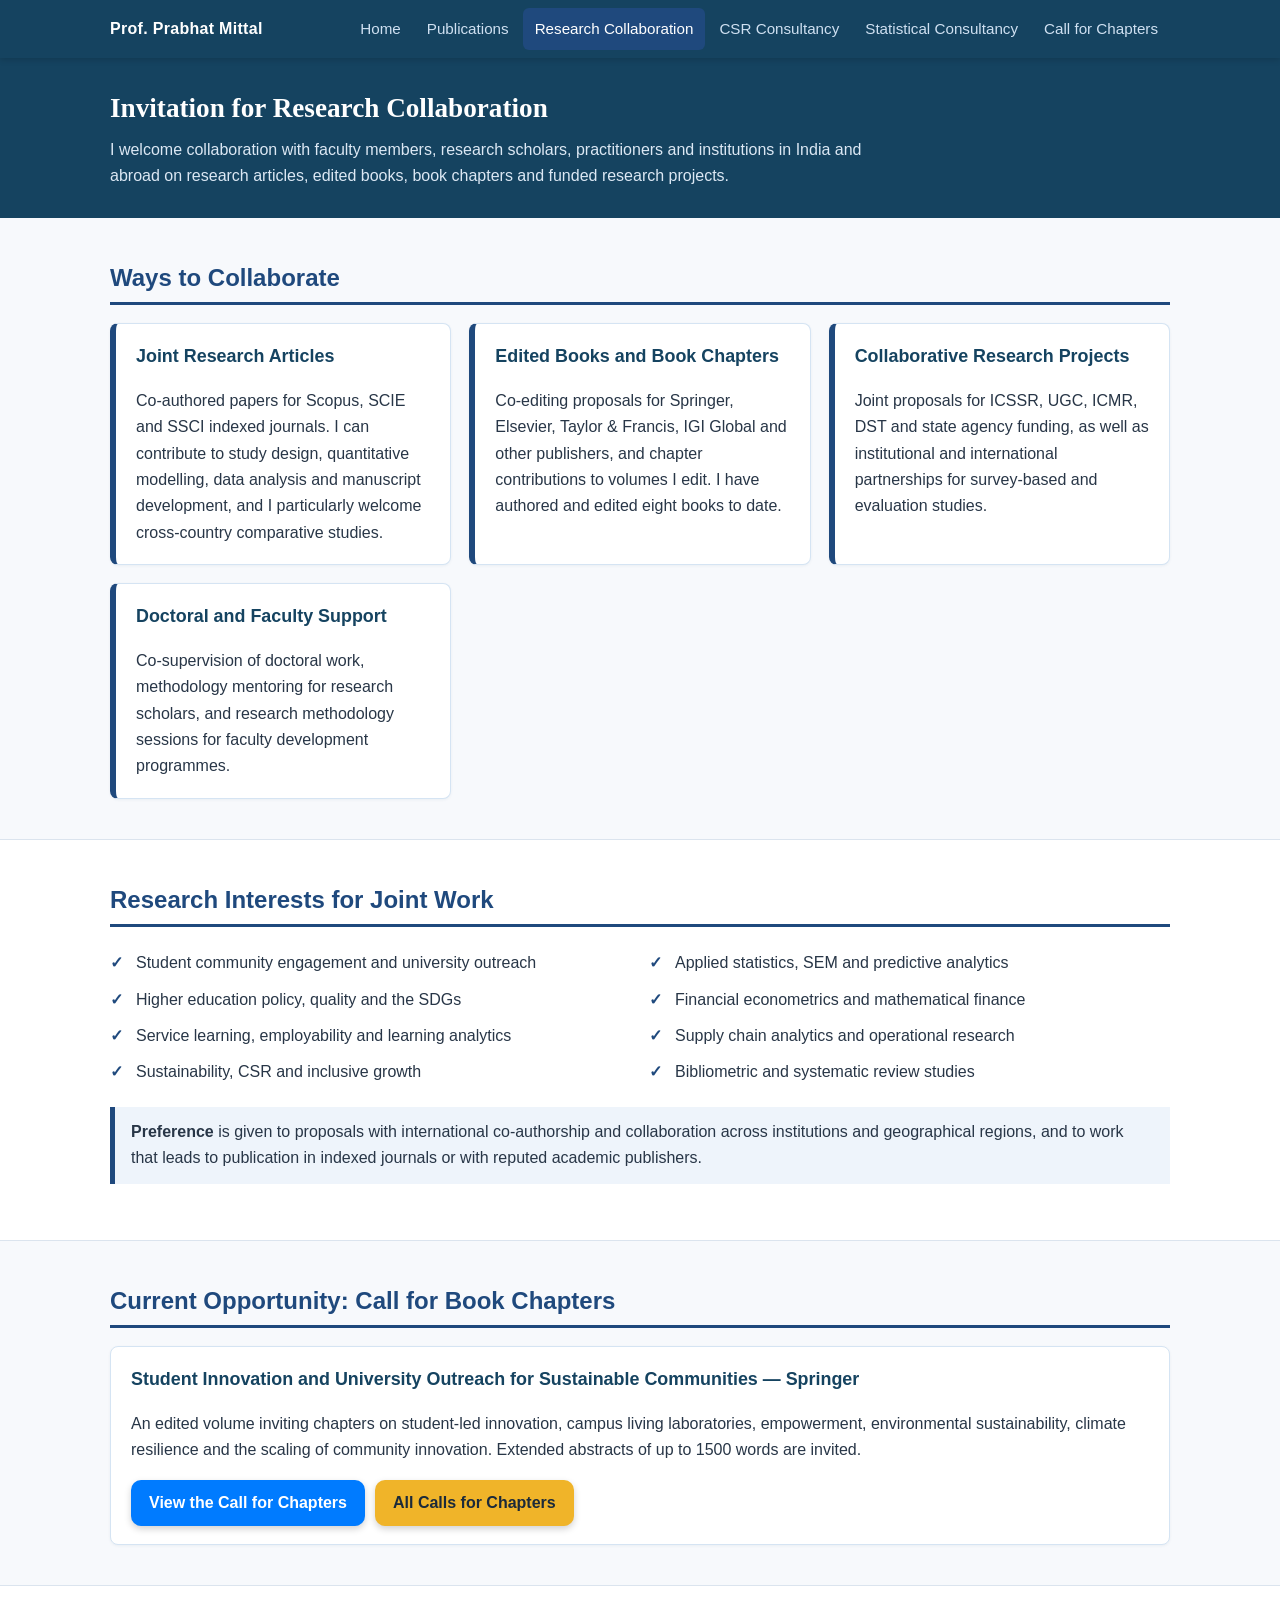
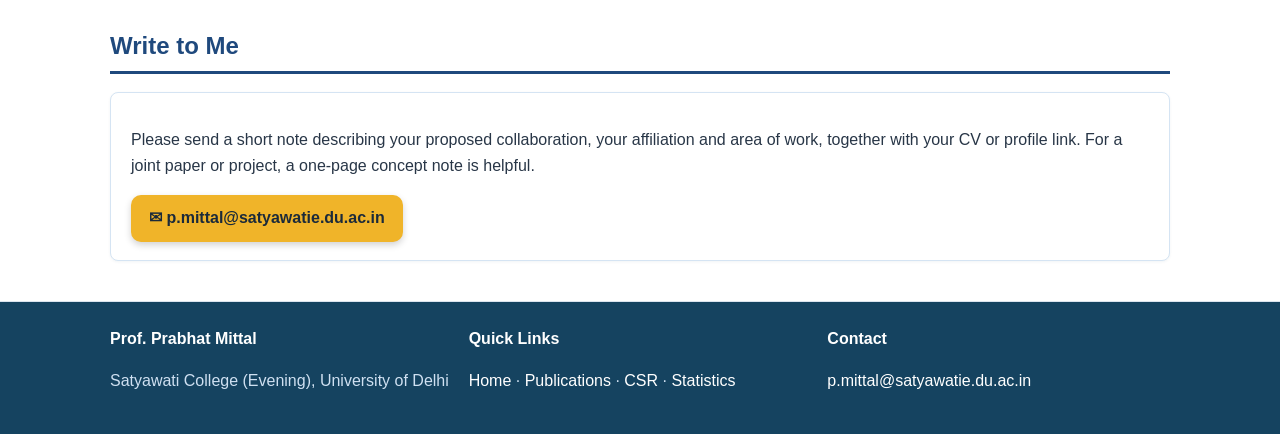
==== collaborate.html @ b688bf13 "Add files via upload" ====
<!DOCTYPE html>
<html lang="en">
<head>
<meta charset="UTF-8" />
<meta name="viewport" content="width=device-width, initial-scale=1" />
<title>Research Collaboration | Prof. Prabhat Mittal</title>
<meta name="description" content="Invitation for research collaboration: joint articles, edited books, book chapters and collaborative research projects with Prof. Prabhat Mittal, University of Delhi." />
<link rel="stylesheet" href="assets/css/style.css" />
</head>
<body>

<header class="topbar">
  <div class="wrap">
    <a class="brand" href="index.html">Prof. Prabhat Mittal</a>
    <nav>
      <ul>
        <li><a href="index.html">Home</a></li>
        <li><a href="publications.html">Publications</a></li>
        <li><a class="active" href="collaborate.html">Research Collaboration</a></li>
        <li><a href="csr-consultancy.html">CSR Consultancy</a></li>
        <li><a href="statistical-consultancy.html">Statistical Consultancy</a></li>
        <li><a href="call-for-book-chapters/">Call for Chapters</a></li>
      </ul>
    </nav>
  </div>
</header>

<div class="page-head">
  <div class="wrap">
    <h1>Invitation for Research Collaboration</h1>
    <p>I welcome collaboration with faculty members, research scholars, practitioners and institutions in India and abroad on research articles, edited books, book chapters and funded research projects.</p>
  </div>
</div>

<section class="block">
  <div class="wrap">
    <h2>Ways to Collaborate</h2>
    <div class="grid grid-2">

      <div class="card accent">
        <h3>Joint Research Articles</h3>
        <p>Co-authored papers for Scopus, SCIE and SSCI indexed journals. I can contribute to study design, quantitative modelling, data analysis and manuscript development, and I particularly welcome cross-country comparative studies.</p>
      </div>

      <div class="card accent">
        <h3>Edited Books and Book Chapters</h3>
        <p>Co-editing proposals for Springer, Elsevier, Taylor &amp; Francis, IGI Global and other publishers, and chapter contributions to volumes I edit. I have authored and edited eight books to date.</p>
      </div>

      <div class="card accent">
        <h3>Collaborative Research Projects</h3>
        <p>Joint proposals for ICSSR, UGC, ICMR, DST and state agency funding, as well as institutional and international partnerships for survey-based and evaluation studies.</p>
      </div>

      <div class="card accent">
        <h3>Doctoral and Faculty Support</h3>
        <p>Co-supervision of doctoral work, methodology mentoring for research scholars, and research methodology sessions for faculty development programmes.</p>
      </div>

    </div>
  </div>
</section>

<section class="block alt">
  <div class="wrap">
    <h2>Research Interests for Joint Work</h2>
    <div class="grid grid-2">
      <div>
        <ul class="checks">
          <li>Student community engagement and university outreach</li>
          <li>Higher education policy, quality and the SDGs</li>
          <li>Service learning, employability and learning analytics</li>
          <li>Sustainability, CSR and inclusive growth</li>
        </ul>
      </div>
      <div>
        <ul class="checks">
          <li>Applied statistics, SEM and predictive analytics</li>
          <li>Financial econometrics and mathematical finance</li>
          <li>Supply chain analytics and operational research</li>
          <li>Bibliometric and systematic review studies</li>
        </ul>
      </div>
    </div>

    <div class="highlight">
      <strong>Preference</strong> is given to proposals with international co-authorship and collaboration across institutions and geographical regions, and to work that leads to publication in indexed journals or with reputed academic publishers.
    </div>
  </div>
</section>

<section class="block">
  <div class="wrap">
    <h2>Current Opportunity: Call for Book Chapters</h2>
    <div class="card">
      <h3>Student Innovation and University Outreach for Sustainable Communities &mdash; Springer</h3>
      <p>An edited volume inviting chapters on student-led innovation, campus living laboratories, empowerment, environmental sustainability, climate resilience and the scaling of community innovation. Extended abstracts of up to 1500 words are invited.</p>
      <div class="btn-row">
        <a class="btn" href="call-for-book-chapters/student-innovation/">View the Call for Chapters</a>
        <a class="btn gold" href="call-for-book-chapters/">All Calls for Chapters</a>
      </div>
    </div>
  </div>
</section>

<section class="block alt">
  <div class="wrap">
    <h2>Write to Me</h2>
    <div class="card">
      <p>Please send a short note describing your proposed collaboration, your affiliation and area of work, together with your CV or profile link. For a joint paper or project, a one-page concept note is helpful.</p>
      <p class="btn-row"><a class="btn gold" href="mailto:p.mittal@satyawatie.du.ac.in?subject=Research%20Collaboration%20Proposal">&#9993; p.mittal@satyawatie.du.ac.in</a></p>
    </div>
  </div>
</section>

<footer class="site-footer">
  <div class="wrap cols">
    <div>
      <h4>Prof. Prabhat Mittal</h4>
      <p>Satyawati College (Evening), University of Delhi</p>
    </div>
    <div>
      <h4>Quick Links</h4>
      <p><a href="index.html">Home</a> &middot; <a href="publications.html">Publications</a> &middot; <a href="csr-consultancy.html">CSR</a> &middot; <a href="statistical-consultancy.html">Statistics</a></p>
    </div>
    <div>
      <h4>Contact</h4>
      <p><a href="mailto:p.mittal@satyawatie.du.ac.in">p.mittal@satyawatie.du.ac.in</a></p>
    </div>
  </div>
</footer>

</body>
</html>
---- assets/css/style.css ----
/* ==========================================================
   Prof. Prabhat Mittal — academic profile site
   Blue theme, matching the Call for Book Chapters site.
   ========================================================== */

:root {
  --navy: #154360;
  --blue: #1f497d;
  --blue-light: #d5e4f3;
  --blue-pale: #eef4fb;
  --ground: #f7f9fc;
  --ink: #283647;
  --muted: #5d6b7a;
  --gold: #f0b429;
  --button: #007bff;
  --button-hover: #00008b;
  --line: #dbe4ee;
}

* { box-sizing: border-box; }
html { scroll-behavior: smooth; scroll-padding-top: 70px; }

body {
  margin: 0;
  font-family: 'Segoe UI', Tahoma, Geneva, Verdana, sans-serif;
  background: var(--ground);
  color: var(--ink);
  line-height: 1.65;
}

a { color: var(--blue); text-decoration: none; }
a:hover { text-decoration: underline; }
img { max-width: 100%; }
p, li { font-size: 1rem; }

.wrap { max-width: 1100px; margin: 0 auto; padding: 0 20px; }

/* ---------- Top bar ---------- */
.topbar { position: sticky; top: 0; z-index: 40; background: var(--navy); box-shadow: 0 2px 6px rgba(0,0,0,.15); }
.topbar .wrap { display: flex; align-items: center; justify-content: space-between; gap: 12px; min-height: 58px; flex-wrap: wrap; }
.topbar .brand { color: #fff; font-weight: 700; letter-spacing: .3px; }
.topbar .brand:hover { text-decoration: none; }
.topbar nav ul { list-style: none; display: flex; flex-wrap: wrap; gap: 2px; margin: 0; padding: 0; }
.topbar nav a { display: block; padding: 8px 12px; color: #cfe0f1; border-radius: 6px; font-size: .95rem; }
.topbar nav a:hover { background: rgba(255,255,255,.12); color: #fff; text-decoration: none; }
.topbar nav a.active { background: var(--blue); color: #fff; }

/* ---------- Hero ---------- */
.hero { background: linear-gradient(135deg, #154360 0%, #1f497d 100%); color: #fff; padding: 42px 0; }
.hero .wrap { display: flex; gap: 30px; align-items: center; flex-wrap: wrap; }
.hero img.portrait {
  width: 170px; height: 200px; object-fit: cover; object-position: top center;
  border: 4px solid rgba(255,255,255,.35); border-radius: 10px; background: #fff; flex: 0 0 auto;
}
.hero h1 { margin: 0 0 6px; font-size: 2rem; font-family: Georgia, 'Times New Roman', serif; }
.hero .role { margin: 0 0 10px; font-size: 1.05rem; color: #dce8f4; }
.hero .tagline { margin: 0 0 14px; color: #cfe0f1; max-width: 640px; }
.hero .hero-text { flex: 1 1 420px; }

.idlinks { display: flex; flex-wrap: wrap; gap: 8px; margin-top: 10px; }
.idlinks a {
  background: rgba(255,255,255,.14); border: 1px solid rgba(255,255,255,.3);
  color: #fff; padding: 4px 12px; border-radius: 999px; font-size: .86rem;
}
.idlinks a:hover { background: rgba(255,255,255,.26); text-decoration: none; }

/* ---------- Page header (inner pages) ---------- */
.page-head { background: var(--navy); color: #fff; padding: 28px 0; }
.page-head h1 { margin: 0 0 6px; font-size: 1.7rem; font-family: Georgia, 'Times New Roman', serif; }
.page-head p { margin: 0; color: #dce8f4; max-width: 760px; }

/* ---------- Sections ---------- */
section.block { padding: 40px 0; }
section.block.alt { background: #fff; border-top: 1px solid var(--line); border-bottom: 1px solid var(--line); }
h2 { color: var(--blue); border-bottom: 3px solid var(--blue); padding-bottom: 5px; font-size: 1.5rem; margin: 0 0 18px; }
h3 { color: var(--navy); font-size: 1.12rem; margin: 0 0 8px; }

.grid { display: grid; gap: 18px; }
.grid-2 { grid-template-columns: repeat(auto-fit, minmax(290px, 1fr)); }
.grid-3 { grid-template-columns: repeat(auto-fit, minmax(250px, 1fr)); }

.card {
  background: #fff; border: 1px solid var(--blue-light); border-radius: 8px;
  padding: 18px 20px; box-shadow: 0 1px 3px rgba(21,67,96,.06);
}
.card.accent { border-left: 6px solid var(--blue); }
.card p:last-child { margin-bottom: 0; }

.highlight { background: var(--blue-pale); border-left: 5px solid var(--blue); padding: 12px 16px; margin: 16px 0; }
.note { color: var(--muted); font-size: .93rem; }

/* ---------- Buttons ---------- */
.btn {
  display: inline-block; background: var(--button); color: #fff; font-weight: bold;
  padding: 10px 18px; border-radius: 10px; box-shadow: 0 3px 7px rgba(0,0,0,.18);
  transition: background .25s ease, transform .2s ease;
}
.btn:hover { background: var(--button-hover); color: #fff; text-decoration: none; transform: scale(1.03); }
.btn.gold { background: var(--gold); color: #1b2a3a; }
.btn.gold:hover { background: #ffc94d; color: #1b2a3a; }
.btn.ghost { background: transparent; border: 2px solid #fff; box-shadow: none; }
.btn.ghost:hover { background: rgba(255,255,255,.15); }
.btn-row { display: flex; flex-wrap: wrap; gap: 10px; margin-top: 14px; }

/* ---------- Lists ---------- */
ul.checks { list-style: none; padding: 0; margin: 0; }
ul.checks li { position: relative; padding: 5px 0 5px 26px; }
ul.checks li::before { content: "\2713"; position: absolute; left: 0; top: 5px; color: var(--blue); font-weight: bold; }

ul.refs { list-style: none; padding-left: 0; margin: 0; }
ul.refs li { padding-left: 2em; text-indent: -2em; margin-bottom: 10px; }
ul.refs a { word-break: break-word; }

/* ---------- Timeline (projects) ---------- */
.project { border-left: 4px solid var(--blue-light); padding: 0 0 18px 18px; position: relative; }
.project::before {
  content: ""; position: absolute; left: -9px; top: 6px; width: 14px; height: 14px;
  background: var(--blue); border-radius: 50%; border: 3px solid #fff;
}
.project .years { font-weight: bold; color: var(--blue); font-size: .9rem; letter-spacing: .5px; }
.project h3 { margin: 2px 0 4px; font-size: 1.05rem; }
.project p { margin: 0; color: var(--muted); font-size: .95rem; }

/* ---------- Stats ---------- */
.stats { display: grid; grid-template-columns: repeat(auto-fit, minmax(150px, 1fr)); gap: 14px; }
.stat { background: #fff; border: 1px solid var(--blue-light); border-radius: 8px; padding: 14px; text-align: center; }
.stat .num { display: block; font-size: 1.7rem; font-weight: bold; color: var(--blue); }
.stat .lbl { font-size: .9rem; color: var(--muted); }

/* ---------- Tables ---------- */
.table-scroll { overflow-x: auto; }
table { width: 100%; border-collapse: collapse; background: #fff; }
th, td { border: 1px solid var(--blue-light); padding: 9px 12px; text-align: left; font-size: .97rem; }
th { background: var(--blue-light); color: var(--navy); }

/* ---------- Footer ---------- */
footer.site-footer { background: var(--navy); color: #cfe0f1; padding: 24px 0; font-size: .93rem; }
footer.site-footer a { color: #fff; }
footer.site-footer .cols { display: grid; grid-template-columns: repeat(auto-fit, minmax(230px, 1fr)); gap: 16px; }
footer.site-footer h4 { margin: 0 0 6px; color: #fff; font-size: 1rem; }

/* ---------- Mobile ---------- */
@media (max-width: 820px) {
  .topbar .wrap { min-height: 0; padding-top: 8px; padding-bottom: 8px; }
  .topbar nav ul { gap: 0; }
  .hero { padding: 28px 0; }
  .hero img.portrait { width: 130px; height: 155px; }
  .hero h1 { font-size: 1.5rem; }
}
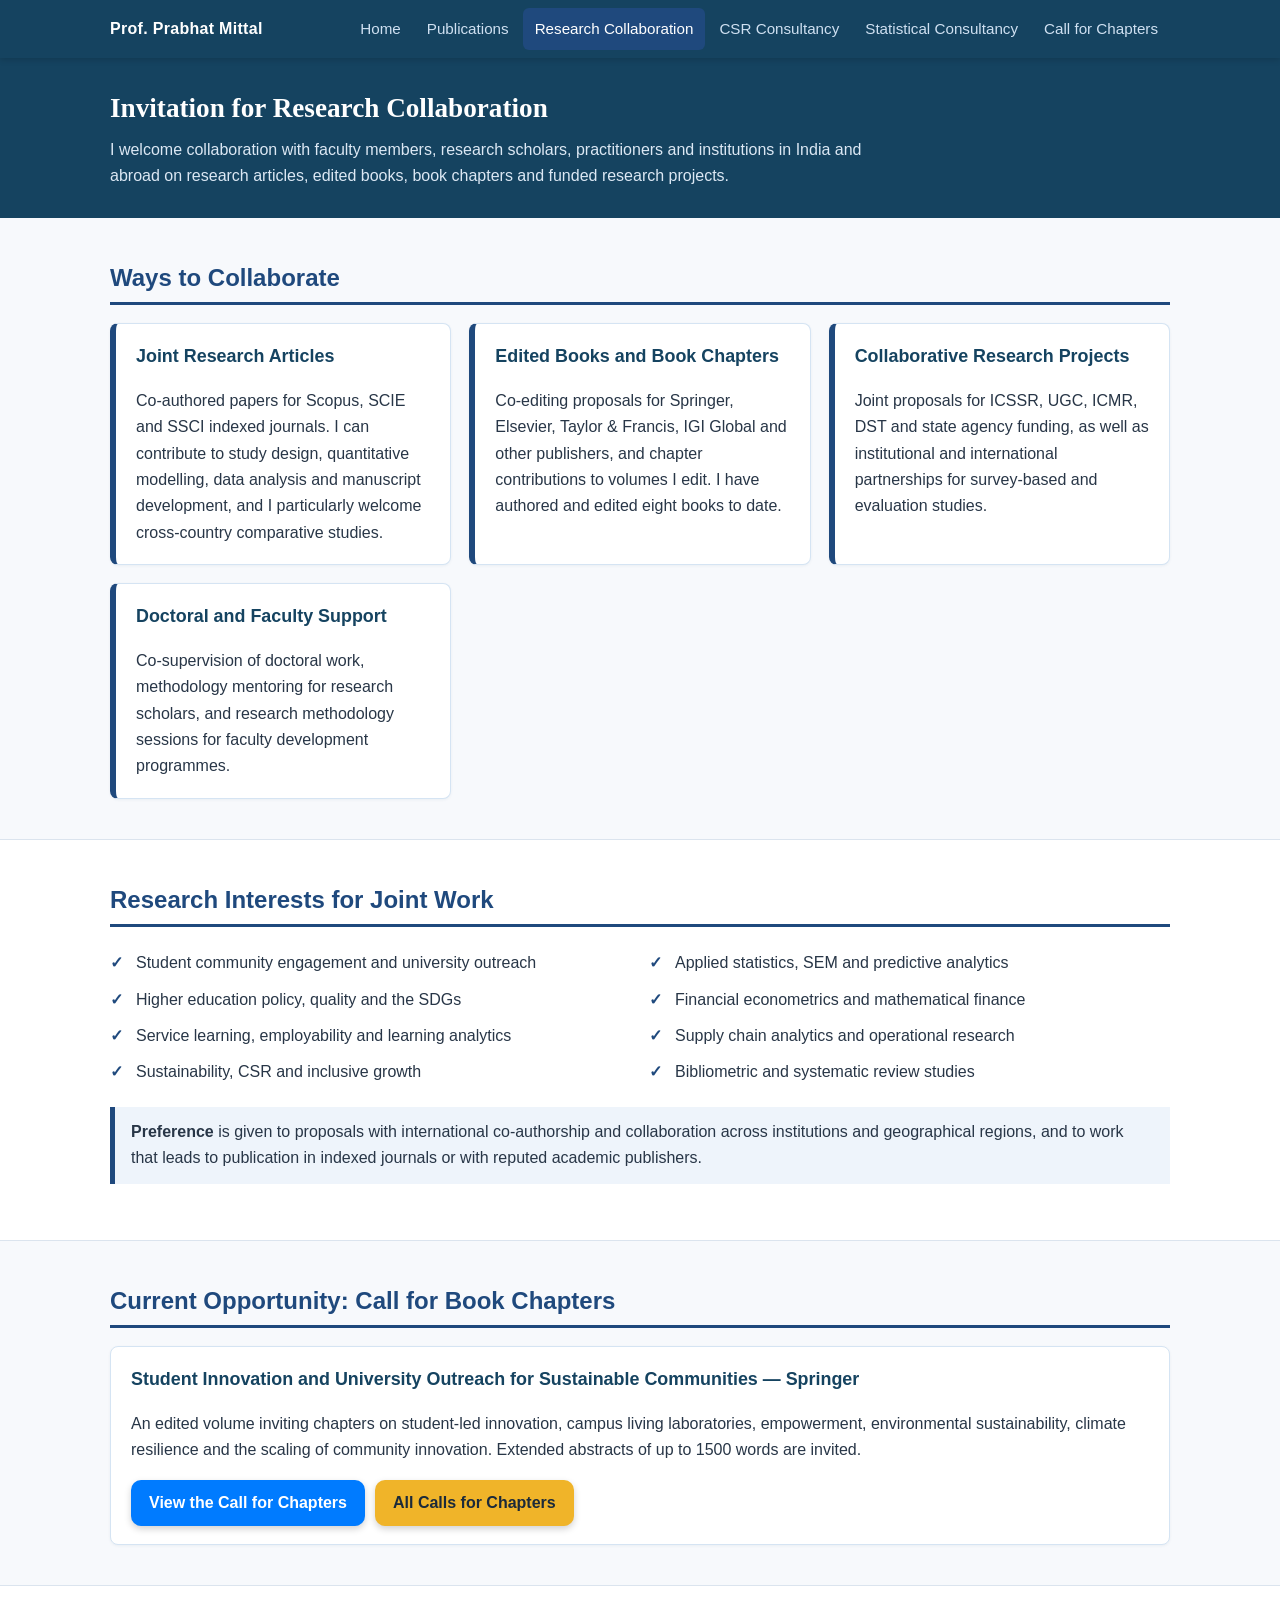
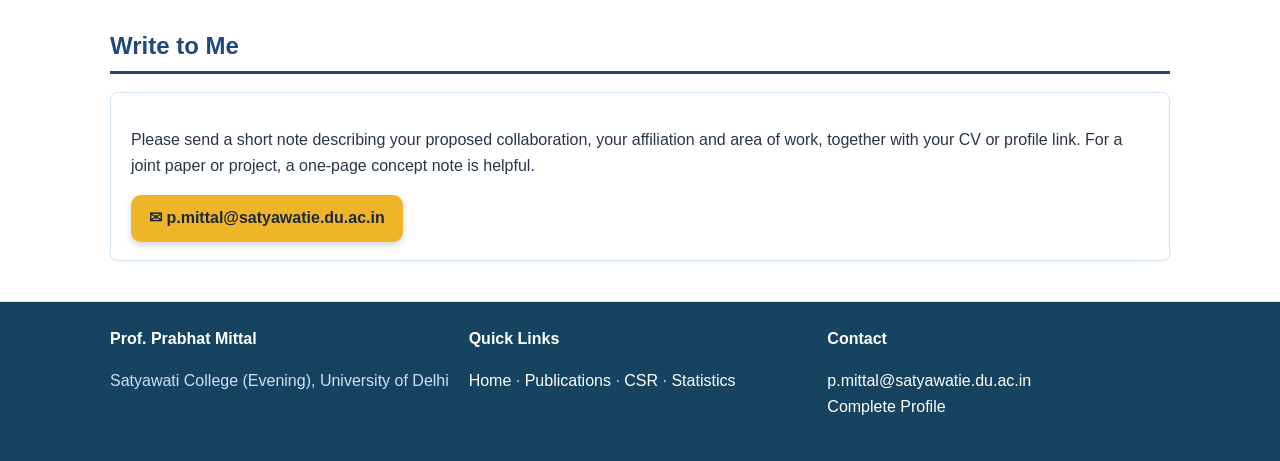
==== commit 44ad7245: "Add files via upload" ====
--- a/collaborate.html
+++ b/collaborate.html
@@ -1,134 +1,135 @@
-<!DOCTYPE html>
-<html lang="en">
-<head>
-<meta charset="UTF-8" />
-<meta name="viewport" content="width=device-width, initial-scale=1" />
-<title>Research Collaboration | Prof. Prabhat Mittal</title>
-<meta name="description" content="Invitation for research collaboration: joint articles, edited books, book chapters and collaborative research projects with Prof. Prabhat Mittal, University of Delhi." />
-<link rel="stylesheet" href="assets/css/style.css" />
-</head>
-<body>
-
-<header class="topbar">
-  <div class="wrap">
-    <a class="brand" href="index.html">Prof. Prabhat Mittal</a>
-    <nav>
-      <ul>
-        <li><a href="index.html">Home</a></li>
-        <li><a href="publications.html">Publications</a></li>
-        <li><a class="active" href="collaborate.html">Research Collaboration</a></li>
-        <li><a href="csr-consultancy.html">CSR Consultancy</a></li>
-        <li><a href="statistical-consultancy.html">Statistical Consultancy</a></li>
-        <li><a href="call-for-book-chapters/">Call for Chapters</a></li>
-      </ul>
-    </nav>
-  </div>
-</header>
-
-<div class="page-head">
-  <div class="wrap">
-    <h1>Invitation for Research Collaboration</h1>
-    <p>I welcome collaboration with faculty members, research scholars, practitioners and institutions in India and abroad on research articles, edited books, book chapters and funded research projects.</p>
-  </div>
-</div>
-
-<section class="block">
-  <div class="wrap">
-    <h2>Ways to Collaborate</h2>
-    <div class="grid grid-2">
-
-      <div class="card accent">
-        <h3>Joint Research Articles</h3>
-        <p>Co-authored papers for Scopus, SCIE and SSCI indexed journals. I can contribute to study design, quantitative modelling, data analysis and manuscript development, and I particularly welcome cross-country comparative studies.</p>
-      </div>
-
-      <div class="card accent">
-        <h3>Edited Books and Book Chapters</h3>
-        <p>Co-editing proposals for Springer, Elsevier, Taylor &amp; Francis, IGI Global and other publishers, and chapter contributions to volumes I edit. I have authored and edited eight books to date.</p>
-      </div>
-
-      <div class="card accent">
-        <h3>Collaborative Research Projects</h3>
-        <p>Joint proposals for ICSSR, UGC, ICMR, DST and state agency funding, as well as institutional and international partnerships for survey-based and evaluation studies.</p>
-      </div>
-
-      <div class="card accent">
-        <h3>Doctoral and Faculty Support</h3>
-        <p>Co-supervision of doctoral work, methodology mentoring for research scholars, and research methodology sessions for faculty development programmes.</p>
-      </div>
-
-    </div>
-  </div>
-</section>
-
-<section class="block alt">
-  <div class="wrap">
-    <h2>Research Interests for Joint Work</h2>
-    <div class="grid grid-2">
-      <div>
-        <ul class="checks">
-          <li>Student community engagement and university outreach</li>
-          <li>Higher education policy, quality and the SDGs</li>
-          <li>Service learning, employability and learning analytics</li>
-          <li>Sustainability, CSR and inclusive growth</li>
-        </ul>
-      </div>
-      <div>
-        <ul class="checks">
-          <li>Applied statistics, SEM and predictive analytics</li>
-          <li>Financial econometrics and mathematical finance</li>
-          <li>Supply chain analytics and operational research</li>
-          <li>Bibliometric and systematic review studies</li>
-        </ul>
-      </div>
-    </div>
-
-    <div class="highlight">
-      <strong>Preference</strong> is given to proposals with international co-authorship and collaboration across institutions and geographical regions, and to work that leads to publication in indexed journals or with reputed academic publishers.
-    </div>
-  </div>
-</section>
-
-<section class="block">
-  <div class="wrap">
-    <h2>Current Opportunity: Call for Book Chapters</h2>
-    <div class="card">
-      <h3>Student Innovation and University Outreach for Sustainable Communities &mdash; Springer</h3>
-      <p>An edited volume inviting chapters on student-led innovation, campus living laboratories, empowerment, environmental sustainability, climate resilience and the scaling of community innovation. Extended abstracts of up to 1500 words are invited.</p>
-      <div class="btn-row">
-        <a class="btn" href="call-for-book-chapters/student-innovation/">View the Call for Chapters</a>
-        <a class="btn gold" href="call-for-book-chapters/">All Calls for Chapters</a>
-      </div>
-    </div>
-  </div>
-</section>
-
-<section class="block alt">
-  <div class="wrap">
-    <h2>Write to Me</h2>
-    <div class="card">
-      <p>Please send a short note describing your proposed collaboration, your affiliation and area of work, together with your CV or profile link. For a joint paper or project, a one-page concept note is helpful.</p>
-      <p class="btn-row"><a class="btn gold" href="mailto:p.mittal@satyawatie.du.ac.in?subject=Research%20Collaboration%20Proposal">&#9993; p.mittal@satyawatie.du.ac.in</a></p>
-    </div>
-  </div>
-</section>
-
-<footer class="site-footer">
-  <div class="wrap cols">
-    <div>
-      <h4>Prof. Prabhat Mittal</h4>
-      <p>Satyawati College (Evening), University of Delhi</p>
-    </div>
-    <div>
-      <h4>Quick Links</h4>
-      <p><a href="index.html">Home</a> &middot; <a href="publications.html">Publications</a> &middot; <a href="csr-consultancy.html">CSR</a> &middot; <a href="statistical-consultancy.html">Statistics</a></p>
-    </div>
-    <div>
-      <h4>Contact</h4>
-      <p><a href="mailto:p.mittal@satyawatie.du.ac.in">p.mittal@satyawatie.du.ac.in</a></p>
-    </div>
-  </div>
-</footer>
-
-</body>
-</html>
+<!DOCTYPE html>
+<html lang="en">
+<head>
+<meta charset="UTF-8" />
+<meta name="viewport" content="width=device-width, initial-scale=1" />
+<title>Research Collaboration | Prof. Prabhat Mittal</title>
+<meta name="description" content="Invitation for research collaboration: joint articles, edited books, book chapters and collaborative research projects with Prof. Prabhat Mittal, University of Delhi." />
+<link rel="stylesheet" href="assets/css/style.css" />
+</head>
+<body>
+
+<header class="topbar">
+  <div class="wrap">
+    <a class="brand" href="index.html">Prof. Prabhat Mittal</a>
+    <nav>
+      <ul>
+        <li><a href="index.html">Home</a></li>
+        <li><a href="publications.html">Publications</a></li>
+        <li><a class="active" href="collaborate.html">Research Collaboration</a></li>
+        <li><a href="csr-consultancy.html">CSR Consultancy</a></li>
+        <li><a href="statistical-consultancy.html">Statistical Consultancy</a></li>
+        <li><a href="call-for-book-chapters/">Call for Chapters</a></li>
+      </ul>
+    </nav>
+  </div>
+</header>
+
+<div class="page-head">
+  <div class="wrap">
+    <h1>Invitation for Research Collaboration</h1>
+    <p>I welcome collaboration with faculty members, research scholars, practitioners and institutions in India and abroad on research articles, edited books, book chapters and funded research projects.</p>
+  </div>
+</div>
+
+<section class="block">
+  <div class="wrap">
+    <h2>Ways to Collaborate</h2>
+    <div class="grid grid-2">
+
+      <div class="card accent">
+        <h3>Joint Research Articles</h3>
+        <p>Co-authored papers for Scopus, SCIE and SSCI indexed journals. I can contribute to study design, quantitative modelling, data analysis and manuscript development, and I particularly welcome cross-country comparative studies.</p>
+      </div>
+
+      <div class="card accent">
+        <h3>Edited Books and Book Chapters</h3>
+        <p>Co-editing proposals for Springer, Elsevier, Taylor &amp; Francis, IGI Global and other publishers, and chapter contributions to volumes I edit. I have authored and edited eight books to date.</p>
+      </div>
+
+      <div class="card accent">
+        <h3>Collaborative Research Projects</h3>
+        <p>Joint proposals for ICSSR, UGC, ICMR, DST and state agency funding, as well as institutional and international partnerships for survey-based and evaluation studies.</p>
+      </div>
+
+      <div class="card accent">
+        <h3>Doctoral and Faculty Support</h3>
+        <p>Co-supervision of doctoral work, methodology mentoring for research scholars, and research methodology sessions for faculty development programmes.</p>
+      </div>
+
+    </div>
+  </div>
+</section>
+
+<section class="block alt">
+  <div class="wrap">
+    <h2>Research Interests for Joint Work</h2>
+    <div class="grid grid-2">
+      <div>
+        <ul class="checks">
+          <li>Student community engagement and university outreach</li>
+          <li>Higher education policy, quality and the SDGs</li>
+          <li>Service learning, employability and learning analytics</li>
+          <li>Sustainability, CSR and inclusive growth</li>
+        </ul>
+      </div>
+      <div>
+        <ul class="checks">
+          <li>Applied statistics, SEM and predictive analytics</li>
+          <li>Financial econometrics and mathematical finance</li>
+          <li>Supply chain analytics and operational research</li>
+          <li>Bibliometric and systematic review studies</li>
+        </ul>
+      </div>
+    </div>
+
+    <div class="highlight">
+      <strong>Preference</strong> is given to proposals with international co-authorship and collaboration across institutions and geographical regions, and to work that leads to publication in indexed journals or with reputed academic publishers.
+    </div>
+  </div>
+</section>
+
+<section class="block">
+  <div class="wrap">
+    <h2>Current Opportunity: Call for Book Chapters</h2>
+    <div class="card">
+      <h3>Student Innovation and University Outreach for Sustainable Communities &mdash; Springer</h3>
+      <p>An edited volume inviting chapters on student-led innovation, campus living laboratories, empowerment, environmental sustainability, climate resilience and the scaling of community innovation. Extended abstracts of up to 1500 words are invited.</p>
+      <div class="btn-row">
+        <a class="btn" href="call-for-book-chapters/student-innovation/">View the Call for Chapters</a>
+        <a class="btn gold" href="call-for-book-chapters/">All Calls for Chapters</a>
+      </div>
+    </div>
+  </div>
+</section>
+
+<section class="block alt">
+  <div class="wrap">
+    <h2>Write to Me</h2>
+    <div class="card">
+      <p>Please send a short note describing your proposed collaboration, your affiliation and area of work, together with your CV or profile link. For a joint paper or project, a one-page concept note is helpful.</p>
+      <p class="btn-row"><a class="btn gold" href="mailto:p.mittal@satyawatie.du.ac.in?subject=Research%20Collaboration%20Proposal">&#9993; p.mittal@satyawatie.du.ac.in</a></p>
+    </div>
+  </div>
+</section>
+
+<footer class="site-footer">
+  <div class="wrap cols">
+    <div>
+      <h4>Prof. Prabhat Mittal</h4>
+      <p>Satyawati College (Evening), University of Delhi</p>
+    </div>
+    <div>
+      <h4>Quick Links</h4>
+      <p><a href="index.html">Home</a> &middot; <a href="publications.html">Publications</a> &middot; <a href="csr-consultancy.html">CSR</a> &middot; <a href="statistical-consultancy.html">Statistics</a></p>
+    </div>
+    <div>
+      <h4>Contact</h4>
+      <p><a href="mailto:p.mittal@satyawatie.du.ac.in">p.mittal@satyawatie.du.ac.in</a><br />
+        <a href="assets/docs/Prabhat-Mittal-Complete-Profile.pdf" target="_blank" rel="noopener">Complete Profile</a></p>
+    </div>
+  </div>
+</footer>
+
+</body>
+</html>
--- a/assets/css/style.css
+++ b/assets/css/style.css
@@ -1,149 +1,159 @@
-/* ==========================================================
-   Prof. Prabhat Mittal — academic profile site
-   Blue theme, matching the Call for Book Chapters site.
-   ========================================================== */
-
-:root {
-  --navy: #154360;
-  --blue: #1f497d;
-  --blue-light: #d5e4f3;
-  --blue-pale: #eef4fb;
-  --ground: #f7f9fc;
-  --ink: #283647;
-  --muted: #5d6b7a;
-  --gold: #f0b429;
-  --button: #007bff;
-  --button-hover: #00008b;
-  --line: #dbe4ee;
-}
-
-* { box-sizing: border-box; }
-html { scroll-behavior: smooth; scroll-padding-top: 70px; }
-
-body {
-  margin: 0;
-  font-family: 'Segoe UI', Tahoma, Geneva, Verdana, sans-serif;
-  background: var(--ground);
-  color: var(--ink);
-  line-height: 1.65;
-}
-
-a { color: var(--blue); text-decoration: none; }
-a:hover { text-decoration: underline; }
-img { max-width: 100%; }
-p, li { font-size: 1rem; }
-
-.wrap { max-width: 1100px; margin: 0 auto; padding: 0 20px; }
-
-/* ---------- Top bar ---------- */
-.topbar { position: sticky; top: 0; z-index: 40; background: var(--navy); box-shadow: 0 2px 6px rgba(0,0,0,.15); }
-.topbar .wrap { display: flex; align-items: center; justify-content: space-between; gap: 12px; min-height: 58px; flex-wrap: wrap; }
-.topbar .brand { color: #fff; font-weight: 700; letter-spacing: .3px; }
-.topbar .brand:hover { text-decoration: none; }
-.topbar nav ul { list-style: none; display: flex; flex-wrap: wrap; gap: 2px; margin: 0; padding: 0; }
-.topbar nav a { display: block; padding: 8px 12px; color: #cfe0f1; border-radius: 6px; font-size: .95rem; }
-.topbar nav a:hover { background: rgba(255,255,255,.12); color: #fff; text-decoration: none; }
-.topbar nav a.active { background: var(--blue); color: #fff; }
-
-/* ---------- Hero ---------- */
-.hero { background: linear-gradient(135deg, #154360 0%, #1f497d 100%); color: #fff; padding: 42px 0; }
-.hero .wrap { display: flex; gap: 30px; align-items: center; flex-wrap: wrap; }
-.hero img.portrait {
-  width: 170px; height: 200px; object-fit: cover; object-position: top center;
-  border: 4px solid rgba(255,255,255,.35); border-radius: 10px; background: #fff; flex: 0 0 auto;
-}
-.hero h1 { margin: 0 0 6px; font-size: 2rem; font-family: Georgia, 'Times New Roman', serif; }
-.hero .role { margin: 0 0 10px; font-size: 1.05rem; color: #dce8f4; }
-.hero .tagline { margin: 0 0 14px; color: #cfe0f1; max-width: 640px; }
-.hero .hero-text { flex: 1 1 420px; }
-
-.idlinks { display: flex; flex-wrap: wrap; gap: 8px; margin-top: 10px; }
-.idlinks a {
-  background: rgba(255,255,255,.14); border: 1px solid rgba(255,255,255,.3);
-  color: #fff; padding: 4px 12px; border-radius: 999px; font-size: .86rem;
-}
-.idlinks a:hover { background: rgba(255,255,255,.26); text-decoration: none; }
-
-/* ---------- Page header (inner pages) ---------- */
-.page-head { background: var(--navy); color: #fff; padding: 28px 0; }
-.page-head h1 { margin: 0 0 6px; font-size: 1.7rem; font-family: Georgia, 'Times New Roman', serif; }
-.page-head p { margin: 0; color: #dce8f4; max-width: 760px; }
-
-/* ---------- Sections ---------- */
-section.block { padding: 40px 0; }
-section.block.alt { background: #fff; border-top: 1px solid var(--line); border-bottom: 1px solid var(--line); }
-h2 { color: var(--blue); border-bottom: 3px solid var(--blue); padding-bottom: 5px; font-size: 1.5rem; margin: 0 0 18px; }
-h3 { color: var(--navy); font-size: 1.12rem; margin: 0 0 8px; }
-
-.grid { display: grid; gap: 18px; }
-.grid-2 { grid-template-columns: repeat(auto-fit, minmax(290px, 1fr)); }
-.grid-3 { grid-template-columns: repeat(auto-fit, minmax(250px, 1fr)); }
-
-.card {
-  background: #fff; border: 1px solid var(--blue-light); border-radius: 8px;
-  padding: 18px 20px; box-shadow: 0 1px 3px rgba(21,67,96,.06);
-}
-.card.accent { border-left: 6px solid var(--blue); }
-.card p:last-child { margin-bottom: 0; }
-
-.highlight { background: var(--blue-pale); border-left: 5px solid var(--blue); padding: 12px 16px; margin: 16px 0; }
-.note { color: var(--muted); font-size: .93rem; }
-
-/* ---------- Buttons ---------- */
-.btn {
-  display: inline-block; background: var(--button); color: #fff; font-weight: bold;
-  padding: 10px 18px; border-radius: 10px; box-shadow: 0 3px 7px rgba(0,0,0,.18);
-  transition: background .25s ease, transform .2s ease;
-}
-.btn:hover { background: var(--button-hover); color: #fff; text-decoration: none; transform: scale(1.03); }
-.btn.gold { background: var(--gold); color: #1b2a3a; }
-.btn.gold:hover { background: #ffc94d; color: #1b2a3a; }
-.btn.ghost { background: transparent; border: 2px solid #fff; box-shadow: none; }
-.btn.ghost:hover { background: rgba(255,255,255,.15); }
-.btn-row { display: flex; flex-wrap: wrap; gap: 10px; margin-top: 14px; }
-
-/* ---------- Lists ---------- */
-ul.checks { list-style: none; padding: 0; margin: 0; }
-ul.checks li { position: relative; padding: 5px 0 5px 26px; }
-ul.checks li::before { content: "\2713"; position: absolute; left: 0; top: 5px; color: var(--blue); font-weight: bold; }
-
-ul.refs { list-style: none; padding-left: 0; margin: 0; }
-ul.refs li { padding-left: 2em; text-indent: -2em; margin-bottom: 10px; }
-ul.refs a { word-break: break-word; }
-
-/* ---------- Timeline (projects) ---------- */
-.project { border-left: 4px solid var(--blue-light); padding: 0 0 18px 18px; position: relative; }
-.project::before {
-  content: ""; position: absolute; left: -9px; top: 6px; width: 14px; height: 14px;
-  background: var(--blue); border-radius: 50%; border: 3px solid #fff;
-}
-.project .years { font-weight: bold; color: var(--blue); font-size: .9rem; letter-spacing: .5px; }
-.project h3 { margin: 2px 0 4px; font-size: 1.05rem; }
-.project p { margin: 0; color: var(--muted); font-size: .95rem; }
-
-/* ---------- Stats ---------- */
-.stats { display: grid; grid-template-columns: repeat(auto-fit, minmax(150px, 1fr)); gap: 14px; }
-.stat { background: #fff; border: 1px solid var(--blue-light); border-radius: 8px; padding: 14px; text-align: center; }
-.stat .num { display: block; font-size: 1.7rem; font-weight: bold; color: var(--blue); }
-.stat .lbl { font-size: .9rem; color: var(--muted); }
-
-/* ---------- Tables ---------- */
-.table-scroll { overflow-x: auto; }
-table { width: 100%; border-collapse: collapse; background: #fff; }
-th, td { border: 1px solid var(--blue-light); padding: 9px 12px; text-align: left; font-size: .97rem; }
-th { background: var(--blue-light); color: var(--navy); }
-
-/* ---------- Footer ---------- */
-footer.site-footer { background: var(--navy); color: #cfe0f1; padding: 24px 0; font-size: .93rem; }
-footer.site-footer a { color: #fff; }
-footer.site-footer .cols { display: grid; grid-template-columns: repeat(auto-fit, minmax(230px, 1fr)); gap: 16px; }
-footer.site-footer h4 { margin: 0 0 6px; color: #fff; font-size: 1rem; }
-
-/* ---------- Mobile ---------- */
-@media (max-width: 820px) {
-  .topbar .wrap { min-height: 0; padding-top: 8px; padding-bottom: 8px; }
-  .topbar nav ul { gap: 0; }
-  .hero { padding: 28px 0; }
-  .hero img.portrait { width: 130px; height: 155px; }
-  .hero h1 { font-size: 1.5rem; }
-}
+/* ==========================================================
+   Prof. Prabhat Mittal — academic profile site
+   Blue theme, matching the Call for Book Chapters site.
+   ========================================================== */
+
+:root {
+  --navy: #154360;
+  --blue: #1f497d;
+  --blue-light: #d5e4f3;
+  --blue-pale: #eef4fb;
+  --ground: #f7f9fc;
+  --ink: #283647;
+  --muted: #5d6b7a;
+  --gold: #f0b429;
+  --button: #007bff;
+  --button-hover: #00008b;
+  --line: #dbe4ee;
+}
+
+* { box-sizing: border-box; }
+html { scroll-behavior: smooth; scroll-padding-top: 70px; }
+
+body {
+  margin: 0;
+  font-family: 'Segoe UI', Tahoma, Geneva, Verdana, sans-serif;
+  background: var(--ground);
+  color: var(--ink);
+  line-height: 1.65;
+}
+
+a { color: var(--blue); text-decoration: none; }
+a:hover { text-decoration: underline; }
+img { max-width: 100%; }
+p, li { font-size: 1rem; }
+
+.wrap { max-width: 1100px; margin: 0 auto; padding: 0 20px; }
+
+/* ---------- Top bar ---------- */
+.topbar { position: sticky; top: 0; z-index: 40; background: var(--navy); box-shadow: 0 2px 6px rgba(0,0,0,.15); }
+.topbar .wrap { display: flex; align-items: center; justify-content: space-between; gap: 12px; min-height: 58px; flex-wrap: wrap; }
+.topbar .brand { color: #fff; font-weight: 700; letter-spacing: .3px; }
+.topbar .brand:hover { text-decoration: none; }
+.topbar nav ul { list-style: none; display: flex; flex-wrap: wrap; gap: 2px; margin: 0; padding: 0; }
+.topbar nav a { display: block; padding: 8px 12px; color: #cfe0f1; border-radius: 6px; font-size: .95rem; }
+.topbar nav a:hover { background: rgba(255,255,255,.12); color: #fff; text-decoration: none; }
+.topbar nav a.active { background: var(--blue); color: #fff; }
+
+/* ---------- Hero ---------- */
+.hero { background: linear-gradient(135deg, #154360 0%, #1f497d 100%); color: #fff; padding: 42px 0; }
+.hero .wrap { display: flex; gap: 30px; align-items: center; flex-wrap: wrap; }
+.hero img.portrait {
+  width: 170px; height: 200px; object-fit: cover; object-position: top center;
+  border: 4px solid rgba(255,255,255,.35); border-radius: 10px; background: #fff; flex: 0 0 auto;
+}
+.hero h1 { margin: 0 0 6px; font-size: 2rem; font-family: Georgia, 'Times New Roman', serif; }
+.hero .role { margin: 0 0 10px; font-size: 1.05rem; color: #dce8f4; }
+.hero .tagline { margin: 0 0 14px; color: #cfe0f1; max-width: 640px; }
+.hero .hero-text { flex: 1 1 420px; }
+
+.idlinks { display: flex; flex-wrap: wrap; gap: 8px; margin-top: 10px; }
+.idlinks a {
+  background: rgba(255,255,255,.14); border: 1px solid rgba(255,255,255,.3);
+  color: #fff; padding: 4px 12px; border-radius: 999px; font-size: .86rem;
+}
+.idlinks a:hover { background: rgba(255,255,255,.26); text-decoration: none; }
+
+/* ---------- Page header (inner pages) ---------- */
+.page-head { background: var(--navy); color: #fff; padding: 28px 0; }
+.page-head h1 { margin: 0 0 6px; font-size: 1.7rem; font-family: Georgia, 'Times New Roman', serif; }
+.page-head p { margin: 0; color: #dce8f4; max-width: 760px; }
+
+/* ---------- Sections ---------- */
+section.block { padding: 40px 0; }
+section.block.alt { background: #fff; border-top: 1px solid var(--line); border-bottom: 1px solid var(--line); }
+h2 { color: var(--blue); border-bottom: 3px solid var(--blue); padding-bottom: 5px; font-size: 1.5rem; margin: 0 0 18px; }
+h3 { color: var(--navy); font-size: 1.12rem; margin: 0 0 8px; }
+
+.grid { display: grid; gap: 18px; }
+.grid-2 { grid-template-columns: repeat(auto-fit, minmax(290px, 1fr)); }
+.grid-3 { grid-template-columns: repeat(auto-fit, minmax(250px, 1fr)); }
+
+.card {
+  background: #fff; border: 1px solid var(--blue-light); border-radius: 8px;
+  padding: 18px 20px; box-shadow: 0 1px 3px rgba(21,67,96,.06);
+}
+.card.accent { border-left: 6px solid var(--blue); }
+.card p:last-child { margin-bottom: 0; }
+
+.highlight { background: var(--blue-pale); border-left: 5px solid var(--blue); padding: 12px 16px; margin: 16px 0; }
+.note { color: var(--muted); font-size: .93rem; }
+
+/* ---------- Buttons ---------- */
+.btn {
+  display: inline-block; background: var(--button); color: #fff; font-weight: bold;
+  padding: 10px 18px; border-radius: 10px; box-shadow: 0 3px 7px rgba(0,0,0,.18);
+  transition: background .25s ease, transform .2s ease;
+}
+.btn:hover { background: var(--button-hover); color: #fff; text-decoration: none; transform: scale(1.03); }
+.btn.gold { background: var(--gold); color: #1b2a3a; }
+.btn.gold:hover { background: #ffc94d; color: #1b2a3a; }
+.btn.ghost { background: transparent; border: 2px solid #fff; box-shadow: none; }
+.btn.ghost:hover { background: rgba(255,255,255,.15); }
+.btn-row { display: flex; flex-wrap: wrap; gap: 10px; margin-top: 14px; }
+
+/* ---------- Lists ---------- */
+ul.checks { list-style: none; padding: 0; margin: 0; }
+ul.checks li { position: relative; padding: 5px 0 5px 26px; }
+ul.checks li::before { content: "\2713"; position: absolute; left: 0; top: 5px; color: var(--blue); font-weight: bold; }
+
+ul.refs { list-style: none; padding-left: 0; margin: 0; }
+ul.refs li { padding-left: 2em; text-indent: -2em; margin-bottom: 10px; }
+ul.refs a { word-break: break-word; }
+
+/* ---------- Timeline (projects) ---------- */
+.project { border-left: 4px solid var(--blue-light); padding: 0 0 18px 18px; position: relative; }
+.project::before {
+  content: ""; position: absolute; left: -9px; top: 6px; width: 14px; height: 14px;
+  background: var(--blue); border-radius: 50%; border: 3px solid #fff;
+}
+.project .years { font-weight: bold; color: var(--blue); font-size: .9rem; letter-spacing: .5px; }
+.project h3 { margin: 2px 0 4px; font-size: 1.05rem; }
+.project p { margin: 0; color: var(--muted); font-size: .95rem; }
+
+/* ---------- Book card (cover + text) ---------- */
+.book-card { display: flex; gap: 18px; align-items: flex-start; }
+.book-card img {
+  width: 120px; flex: 0 0 auto; border: 1px solid var(--line);
+  border-radius: 4px; box-shadow: 0 2px 8px rgba(21,67,96,.18);
+}
+.book-card h3 { margin-top: 0; }
+@media (max-width: 560px) { .book-card { flex-direction: column; } .book-card img { width: 110px; } }
+
+/* ---------- Stats ---------- */
+.stats { display: grid; grid-template-columns: repeat(auto-fit, minmax(150px, 1fr)); gap: 14px; }
+.stat { background: #fff; border: 1px solid var(--blue-light); border-radius: 8px; padding: 14px; text-align: center; }
+.stat .num { display: block; font-size: 1.7rem; font-weight: bold; color: var(--blue); }
+.stat .lbl { font-size: .9rem; color: var(--muted); }
+.stats.two-col { grid-template-columns: repeat(2, 1fr); }
+
+/* ---------- Tables ---------- */
+.table-scroll { overflow-x: auto; }
+table { width: 100%; border-collapse: collapse; background: #fff; }
+th, td { border: 1px solid var(--blue-light); padding: 9px 12px; text-align: left; font-size: .97rem; }
+th { background: var(--blue-light); color: var(--navy); }
+
+/* ---------- Footer ---------- */
+footer.site-footer { background: var(--navy); color: #cfe0f1; padding: 24px 0; font-size: .93rem; }
+footer.site-footer a { color: #fff; }
+footer.site-footer .cols { display: grid; grid-template-columns: repeat(auto-fit, minmax(230px, 1fr)); gap: 16px; }
+footer.site-footer h4 { margin: 0 0 6px; color: #fff; font-size: 1rem; }
+
+/* ---------- Mobile ---------- */
+@media (max-width: 820px) {
+  .topbar .wrap { min-height: 0; padding-top: 8px; padding-bottom: 8px; }
+  .topbar nav ul { gap: 0; }
+  .hero { padding: 28px 0; }
+  .hero img.portrait { width: 130px; height: 155px; }
+  .hero h1 { font-size: 1.5rem; }
+}
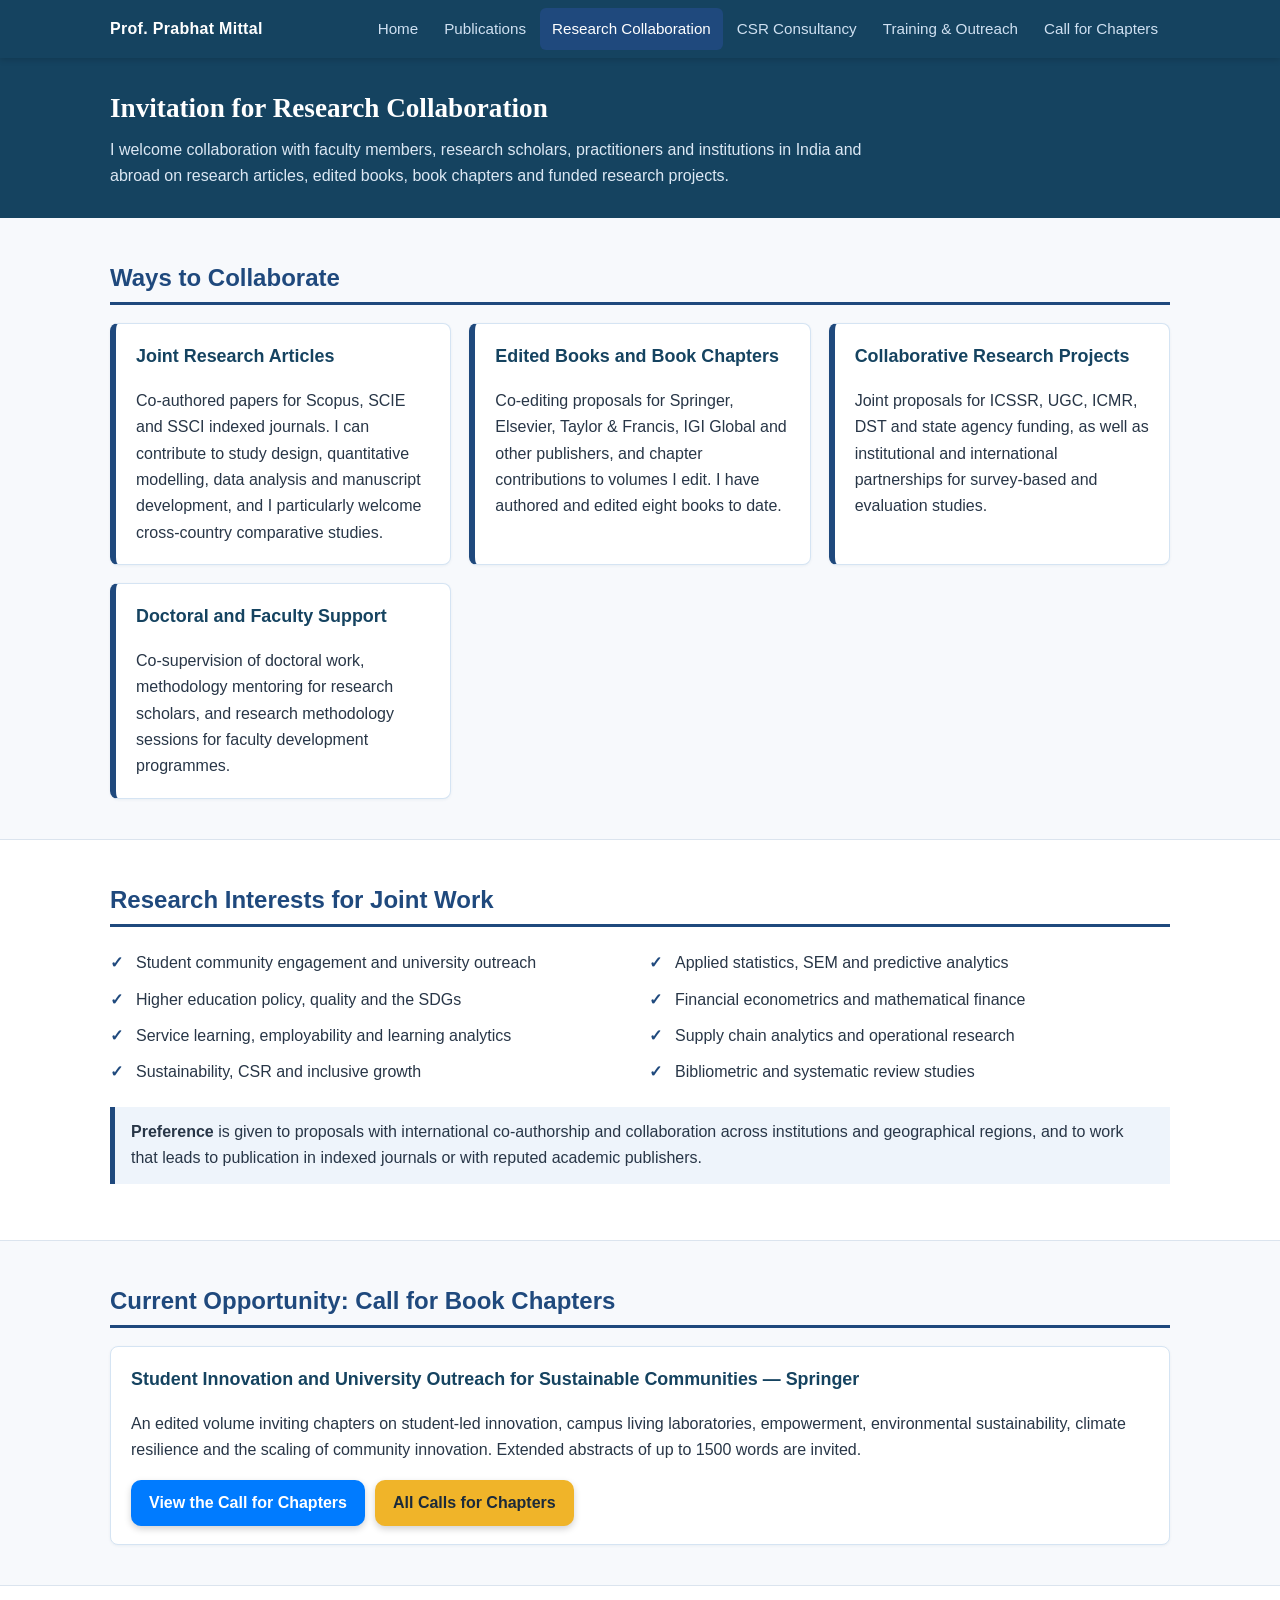
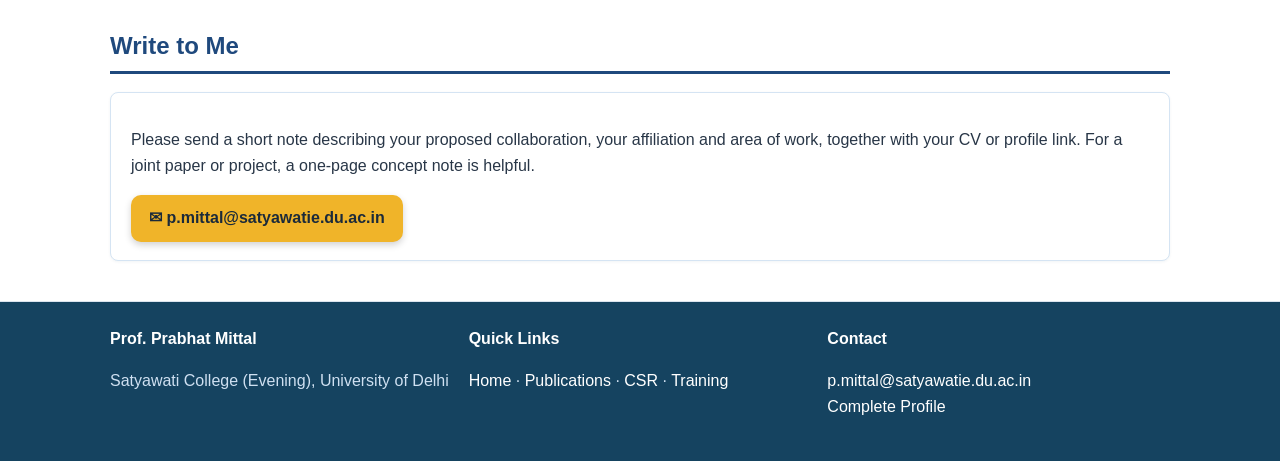
==== commit 3b1ed871: "Add files via upload" ====
--- a/collaborate.html
+++ b/collaborate.html
@@ -18,7 +18,7 @@
         <li><a href="publications.html">Publications</a></li>
         <li><a class="active" href="collaborate.html">Research Collaboration</a></li>
         <li><a href="csr-consultancy.html">CSR Consultancy</a></li>
-        <li><a href="statistical-consultancy.html">Statistical Consultancy</a></li>
+        <li><a href="training-outreach.html">Training &amp; Outreach</a></li>
         <li><a href="call-for-book-chapters/">Call for Chapters</a></li>
       </ul>
     </nav>
@@ -121,7 +121,7 @@
     </div>
     <div>
       <h4>Quick Links</h4>
-      <p><a href="index.html">Home</a> &middot; <a href="publications.html">Publications</a> &middot; <a href="csr-consultancy.html">CSR</a> &middot; <a href="statistical-consultancy.html">Statistics</a></p>
+      <p><a href="index.html">Home</a> &middot; <a href="publications.html">Publications</a> &middot; <a href="csr-consultancy.html">CSR</a> &middot; <a href="training-outreach.html">Training</a></p>
     </div>
     <div>
       <h4>Contact</h4>
--- a/assets/css/style.css
+++ b/assets/css/style.css
@@ -128,6 +128,9 @@
   border-radius: 4px; box-shadow: 0 2px 8px rgba(21,67,96,.18);
 }
 .book-card h3 { margin-top: 0; }
+.book-card .sub { color: var(--muted); margin-top: 0; }
+.book-card.feature { align-items: center; padding: 22px; }
+.book-card.feature img { width: 132px; }
 @media (max-width: 560px) { .book-card { flex-direction: column; } .book-card img { width: 110px; } }
 
 /* ---------- Stats ---------- */
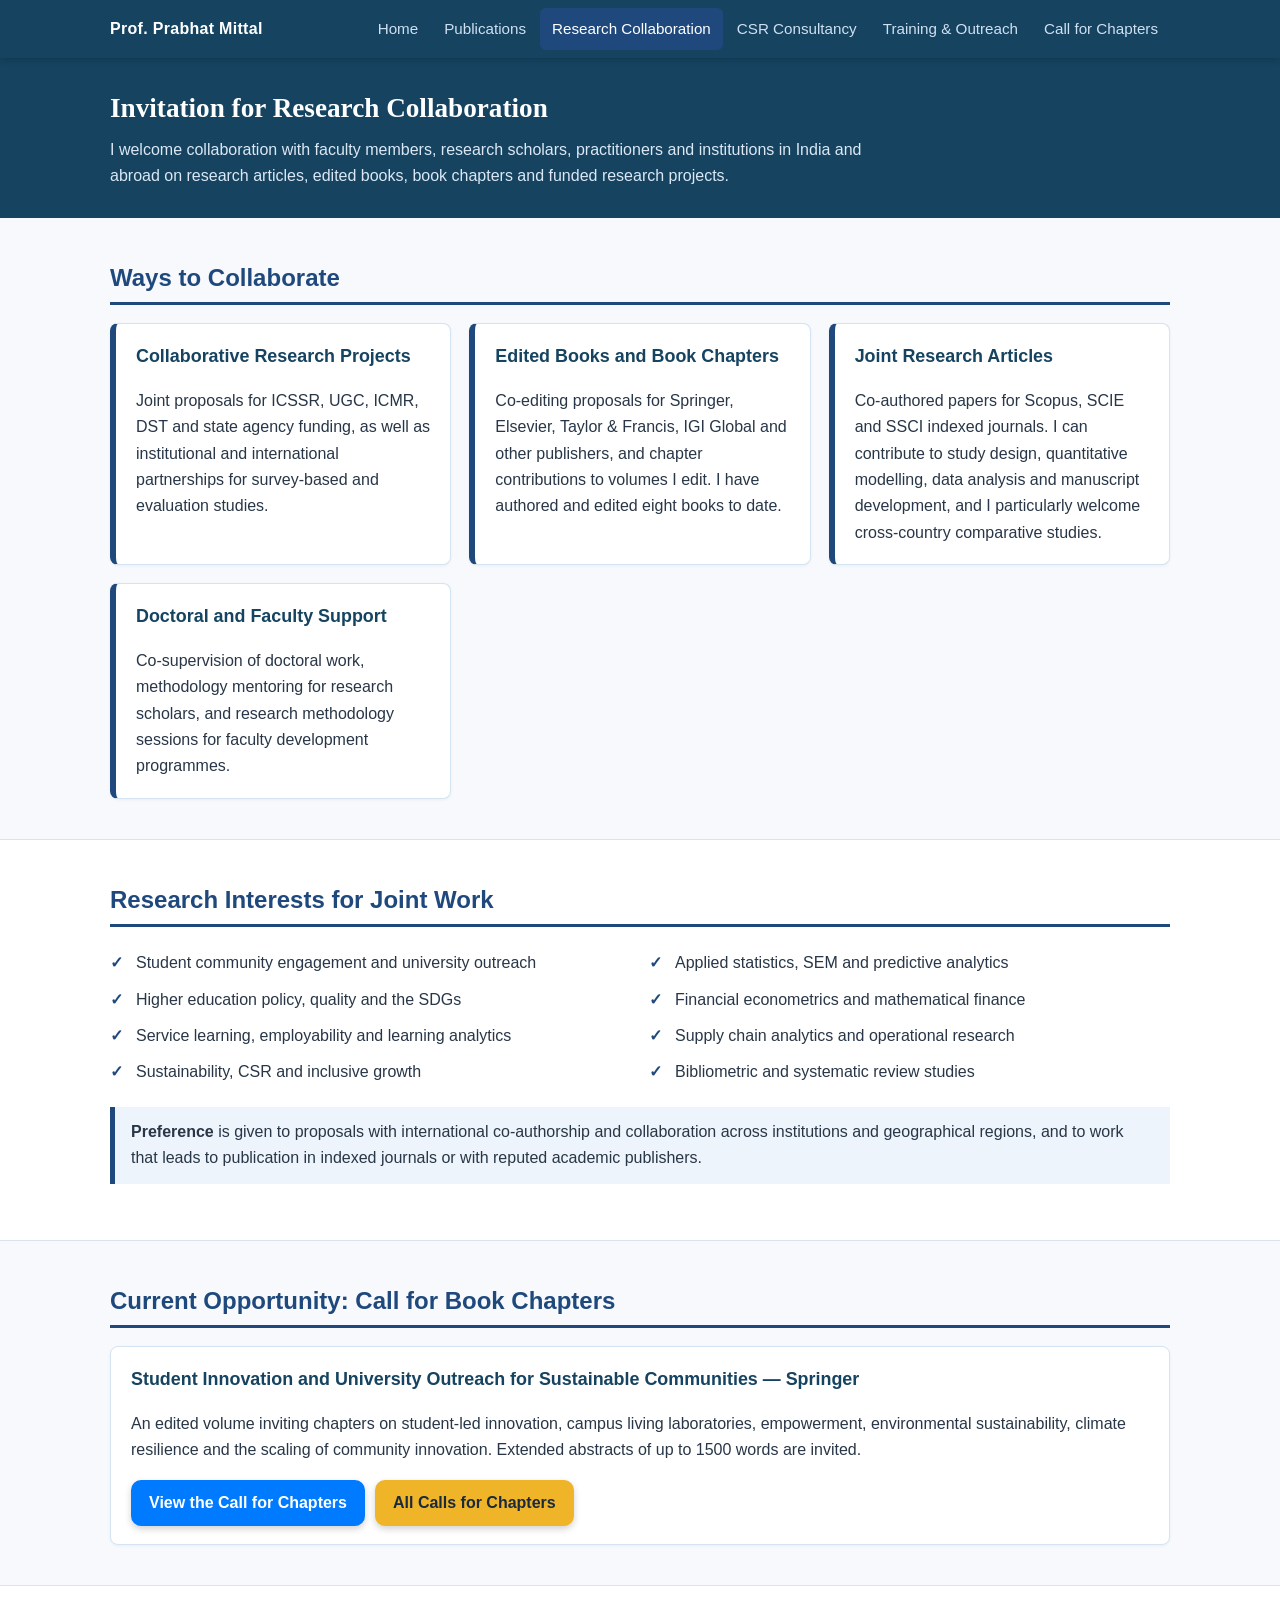
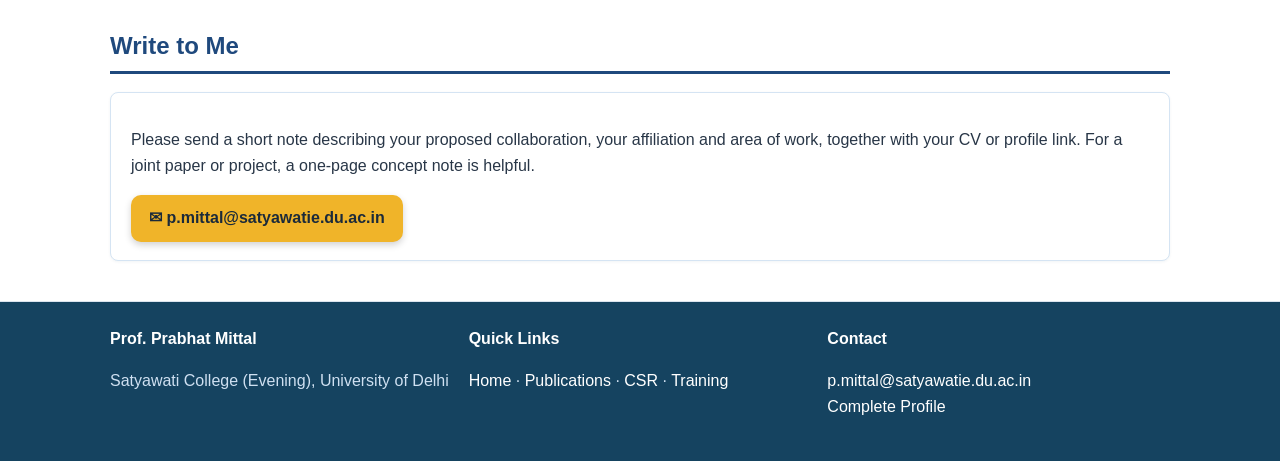
==== commit e764cc7c: "Add files via upload" ====
--- a/collaborate.html
+++ b/collaborate.html
@@ -35,11 +35,11 @@
 <section class="block">
   <div class="wrap">
     <h2>Ways to Collaborate</h2>
-    <div class="grid grid-2">
+    <div class="grid grid-2 fixed-2">
 
       <div class="card accent">
-        <h3>Joint Research Articles</h3>
-        <p>Co-authored papers for Scopus, SCIE and SSCI indexed journals. I can contribute to study design, quantitative modelling, data analysis and manuscript development, and I particularly welcome cross-country comparative studies.</p>
+        <h3>Collaborative Research Projects</h3>
+        <p>Joint proposals for ICSSR, UGC, ICMR, DST and state agency funding, as well as institutional and international partnerships for survey-based and evaluation studies.</p>
       </div>
 
       <div class="card accent">
@@ -48,8 +48,8 @@
       </div>
 
       <div class="card accent">
-        <h3>Collaborative Research Projects</h3>
-        <p>Joint proposals for ICSSR, UGC, ICMR, DST and state agency funding, as well as institutional and international partnerships for survey-based and evaluation studies.</p>
+        <h3>Joint Research Articles</h3>
+        <p>Co-authored papers for Scopus, SCIE and SSCI indexed journals. I can contribute to study design, quantitative modelling, data analysis and manuscript development, and I particularly welcome cross-country comparative studies.</p>
       </div>
 
       <div class="card accent">
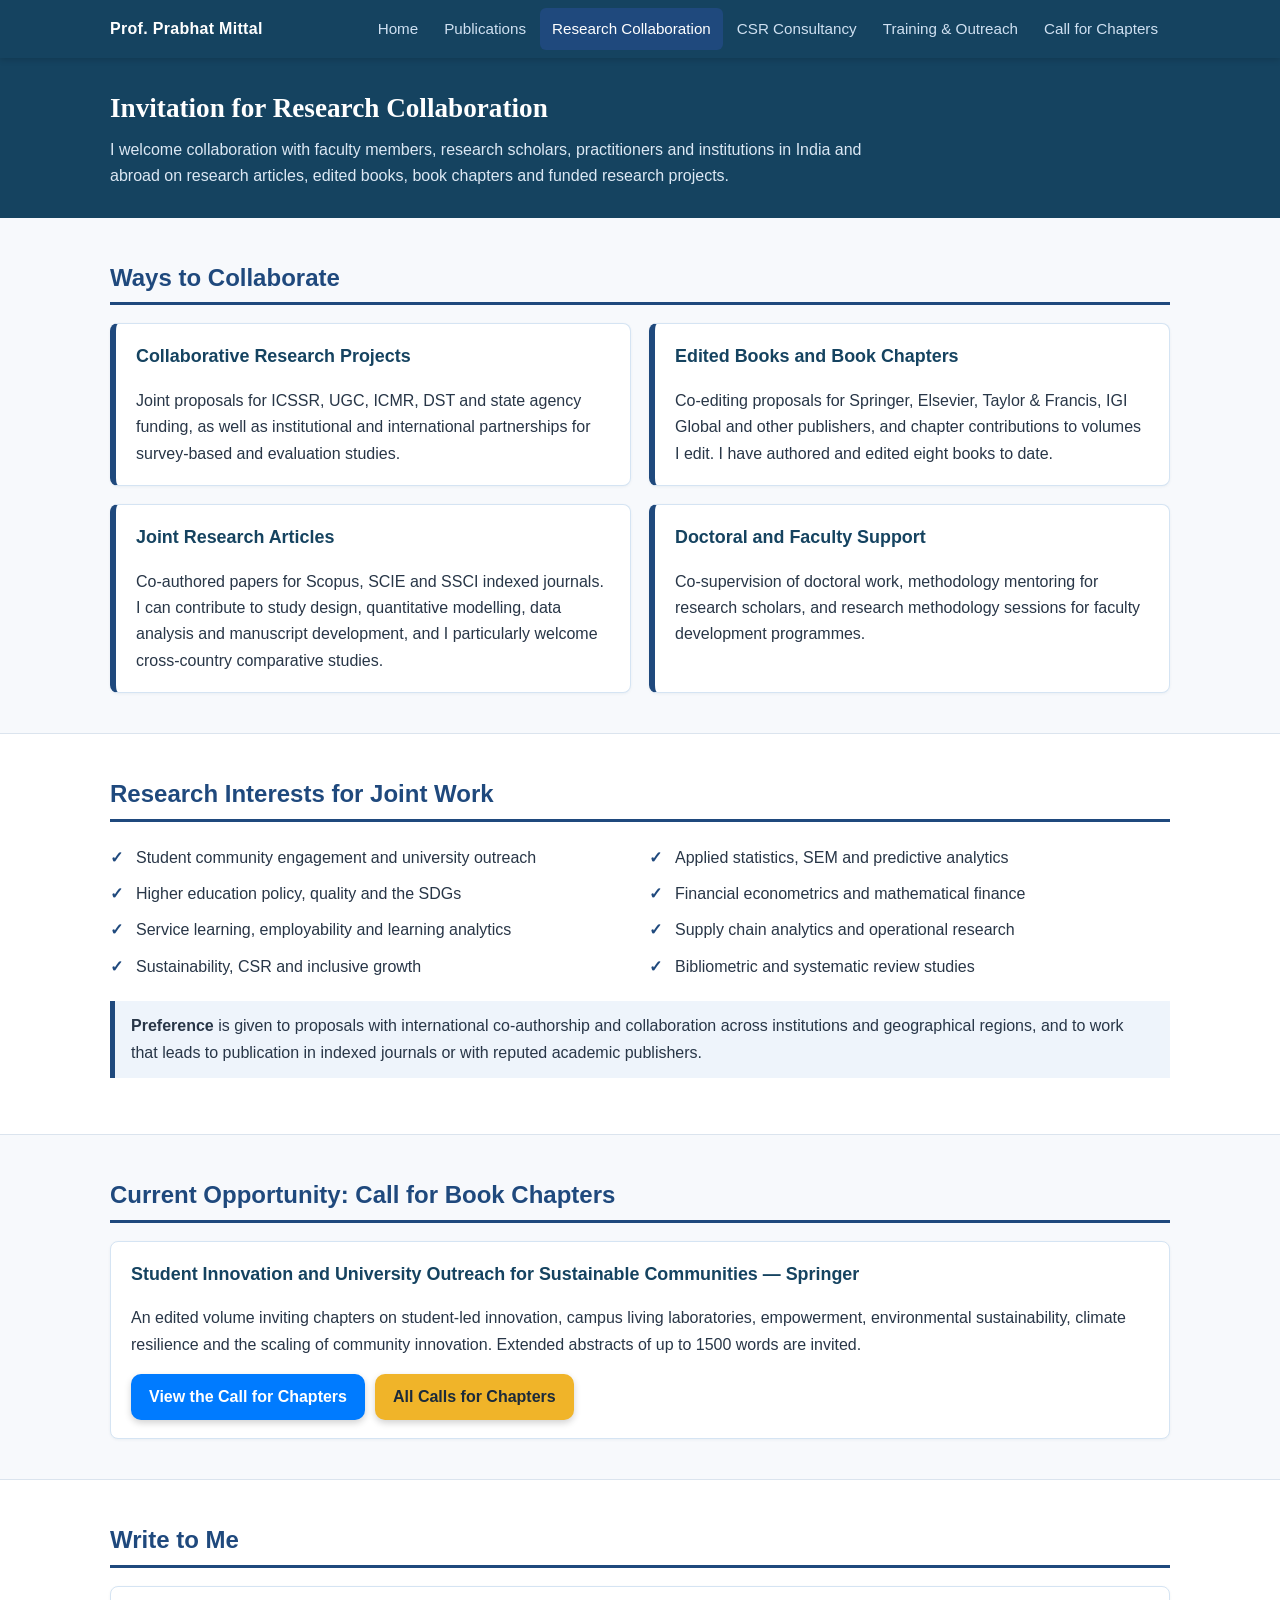
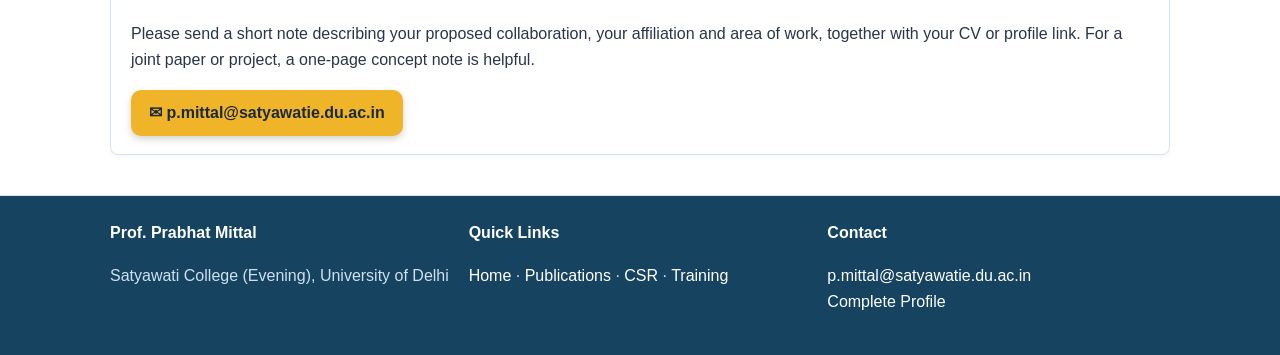
==== commit 9352bb2a: "Add files via upload" ====
--- a/collaborate.html
+++ b/collaborate.html
@@ -4,7 +4,24 @@
 <meta charset="UTF-8" />
 <meta name="viewport" content="width=device-width, initial-scale=1" />
 <title>Research Collaboration | Prof. Prabhat Mittal</title>
-<meta name="description" content="Invitation for research collaboration: joint articles, edited books, book chapters and collaborative research projects with Prof. Prabhat Mittal, University of Delhi." />
+<meta name="description" content="Invitation for research collaboration: collaborative research projects, edited books, book chapters and joint articles with Prof. Prabhat Mittal, University of Delhi." />
+
+
+<!-- seo -->
+<link rel="canonical" href="https://profmittal-tech.github.io/collaborate.html" />
+<meta name="robots" content="index, follow, max-image-preview:large" />
+<meta name="author" content="Prabhat Mittal" />
+<meta name="keywords" content="research collaboration India, joint research papers, edited book proposals, book chapter contributions, ICSSR research projects, international co-authorship" />
+<!-- /seo -->
+<!-- link preview -->
+<meta property="og:type" content="website" />
+<meta property="og:site_name" content="Prof. Prabhat Mittal" />
+<meta property="og:title" content="Research Collaboration | Prof. Prabhat Mittal" />
+<meta property="og:description" content="Invitation for research collaboration: collaborative research projects, edited books, book chapters and joint articles with Prof. Prabhat Mittal, University of Delhi." />
+<meta property="og:url" content="https://profmittal-tech.github.io/collaborate.html" />
+<meta property="og:image" content="https://profmittal-tech.github.io/assets/img/prabhat-mittal.jpg" />
+<meta name="twitter:card" content="summary" />
+<!-- /link preview -->
 <link rel="stylesheet" href="assets/css/style.css" />
 </head>
 <body>
--- a/assets/css/style.css
+++ b/assets/css/style.css
@@ -78,6 +78,9 @@
 .grid { display: grid; gap: 18px; }
 .grid-2 { grid-template-columns: repeat(auto-fit, minmax(290px, 1fr)); }
 .grid-3 { grid-template-columns: repeat(auto-fit, minmax(250px, 1fr)); }
+.grid-4 { grid-template-columns: repeat(auto-fit, minmax(215px, 1fr)); }
+.grid.fixed-2 { grid-template-columns: repeat(2, 1fr); }
+@media (max-width: 700px) { .grid.fixed-2 { grid-template-columns: 1fr; } }
 
 .card {
   background: #fff; border: 1px solid var(--blue-light); border-radius: 8px;
